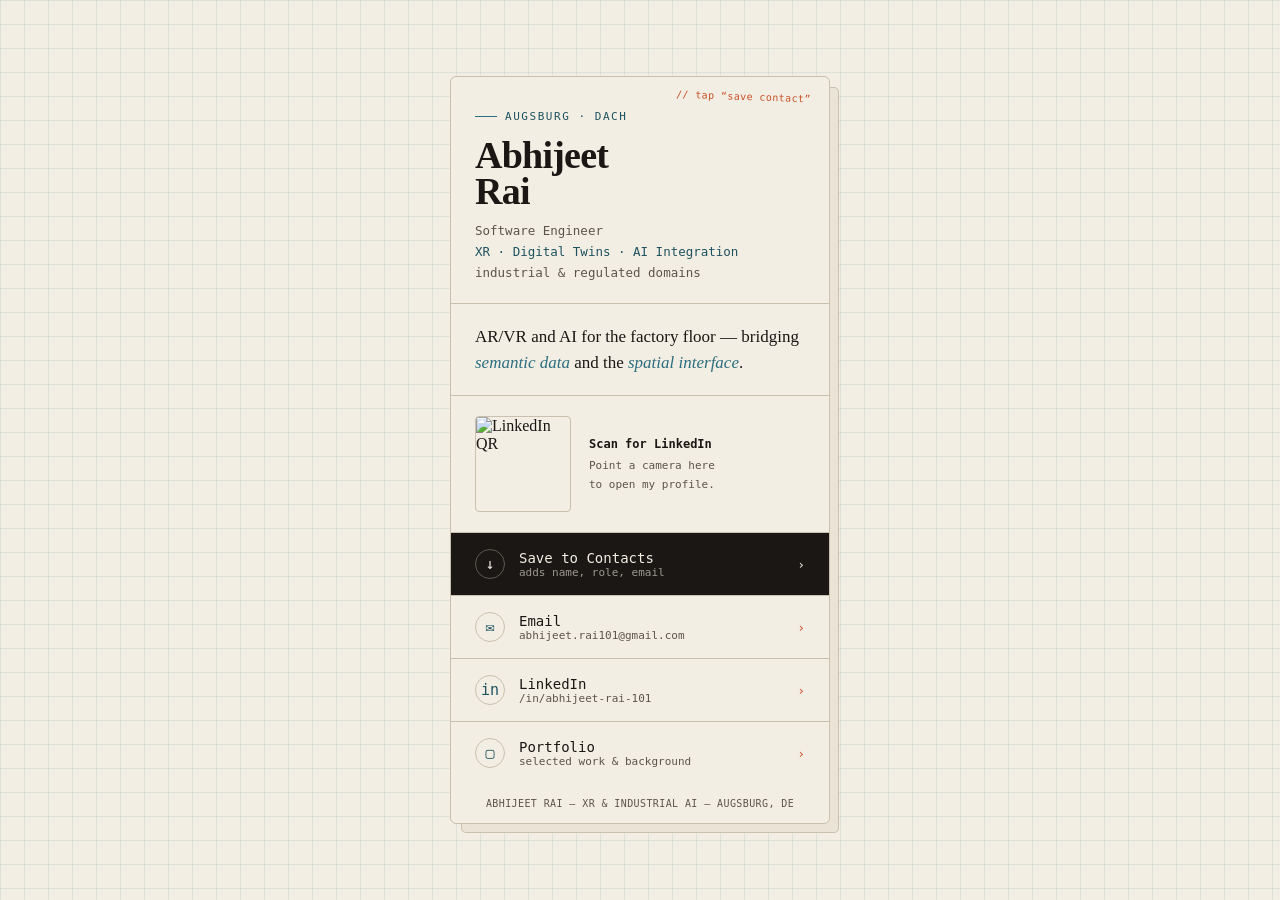
==== card.html @ 86ff95e9 "Add files via upload" ====
<!DOCTYPE html>
<html lang="en">
<head>
<meta charset="UTF-8">
<meta name="viewport" content="width=device-width, initial-scale=1.0, viewport-fit=cover">
<title>Abhijeet Rai — Card</title>
<meta name="apple-mobile-web-app-capable" content="yes">
<meta name="theme-color" content="#F3EEE3">
<link rel="stylesheet" href="assets/fonts.css">
<style>
:root{
  --paper:#F3EEE3;--paper-2:#EBE4D6;--ink:#1A1714;--ink-soft:#5B544B;
  --cyan:#2B6E7F;--cyan-deep:#1E5260;--orange:#C8502A;--rule:#C9C0AE;
  --grid:rgba(43,110,127,0.10);
  --display:'Fraunces',serif;--body:'Newsreader',serif;--mono:'JetBrains Mono',monospace;
}
*,*::before,*::after{box-sizing:border-box;margin:0;padding:0;}
body{
  font-family:var(--body);background-color:var(--paper);color:var(--ink);
  background-image:linear-gradient(var(--grid) 1px,transparent 1px),linear-gradient(90deg,var(--grid) 1px,transparent 1px);
  background-size:24px 24px;
  min-height:100svh;display:flex;align-items:center;justify-content:center;
  padding:max(20px,env(safe-area-inset-top)) 18px max(20px,env(safe-area-inset-bottom));
  -webkit-font-smoothing:antialiased;
}
a{color:inherit;text-decoration:none;}
.card{
  width:100%;max-width:380px;background:var(--paper);
  border:1px solid var(--rule);border-radius:6px;
  box-shadow:10px 10px 0 -2px var(--paper-2),10px 10px 0 -1px var(--rule);
  overflow:hidden;
}
.head{padding:26px 24px 20px;border-bottom:1px solid var(--rule);position:relative;}
.head .annot{position:absolute;top:14px;right:18px;font-family:var(--mono);font-size:10px;color:var(--orange);transform:rotate(2deg);letter-spacing:.04em;}
.loc{font-family:var(--mono);font-size:11px;letter-spacing:.14em;text-transform:uppercase;color:var(--cyan-deep);display:inline-flex;align-items:center;gap:8px;margin-bottom:14px;}
.loc::before{content:"";width:22px;height:1px;background:var(--cyan);}
.name{font-family:var(--display);font-weight:600;font-size:38px;line-height:.96;letter-spacing:-.02em;margin-bottom:10px;}
.role{font-family:var(--mono);font-size:12.5px;line-height:1.7;color:var(--ink-soft);}
.role b{color:var(--cyan-deep);font-weight:500;}
.pitch{padding:20px 24px;font-size:17px;line-height:1.5;border-bottom:1px solid var(--rule);}
.pitch em{font-style:italic;color:var(--cyan);}
.qr-row{display:flex;gap:18px;align-items:center;padding:20px 24px;border-bottom:1px solid var(--rule);}
.qr-row img{width:96px;height:96px;border:1px solid var(--rule);border-radius:4px;flex-shrink:0;}
.qr-cap{font-family:var(--mono);font-size:11px;line-height:1.7;color:var(--ink-soft);}
.qr-cap b{color:var(--ink);display:block;font-size:12px;margin-bottom:3px;}
.actions{display:flex;flex-direction:column;gap:0;}
.act{
  display:flex;align-items:center;gap:14px;padding:16px 24px;
  font-family:var(--mono);font-size:14px;border-bottom:1px solid var(--rule);
  transition:background .15s;
}
.act:last-child{border-bottom:none;}
.act:active{background:var(--paper-2);}
.act .ic{width:30px;height:30px;border:1px solid var(--rule);border-radius:50%;display:flex;align-items:center;justify-content:center;font-size:15px;color:var(--cyan-deep);flex-shrink:0;}
.act .lbl{flex:1;}
.act .lbl span{display:block;font-size:11px;color:var(--ink-soft);}
.act.save{background:var(--ink);color:var(--paper);}
.act.save .ic{border-color:rgba(243,238,227,.3);color:var(--paper);}
.act.save .lbl span{color:rgba(243,238,227,.6);}
.act .arr{color:var(--orange);font-size:13px;}
.foot{padding:14px 24px;font-family:var(--mono);font-size:10px;color:var(--ink-soft);text-align:center;letter-spacing:.04em;}
</style>
</head>
<body>
<div class="card">
  <div class="head">
    <span class="annot">// tap “save contact”</span>
    <div class="loc">Augsburg · DACH</div>
    <div class="name">Abhijeet<br>Rai</div>
    <div class="role">Software Engineer<br><b>XR · Digital Twins · AI Integration</b><br>industrial &amp; regulated domains</div>
  </div>
  <div class="pitch">AR/VR and AI for the factory floor — bridging <em>semantic data</em> and the <em>spatial interface</em>.</div>
  <div class="qr-row">
    <img src="assets/img/qr-linkedin.png" alt="LinkedIn QR">
    <div class="qr-cap"><b>Scan for LinkedIn</b>Point a camera here<br>to open my profile.</div>
  </div>
  <div class="actions">
    <a class="act save" href="Abhijeet_Rai.vcf">
      <span class="ic">↓</span><span class="lbl">Save to Contacts<span>adds name, role, email</span></span><span class="arr" style="color:var(--paper)">›</span>
    </a>
    <a class="act" href="mailto:abhijeet.rai101@gmail.com">
      <span class="ic">✉</span><span class="lbl">Email<span>abhijeet.rai101@gmail.com</span></span><span class="arr">›</span>
    </a>
    <a class="act" href="https://www.linkedin.com/in/abhijeet-rai-101" target="_blank" rel="noopener">
      <span class="ic">in</span><span class="lbl">LinkedIn<span>/in/abhijeet-rai-101</span></span><span class="arr">›</span>
    </a>
    <a class="act" href="index.html">
      <span class="ic">▢</span><span class="lbl">Portfolio<span>selected work &amp; background</span></span><span class="arr">›</span>
    </a>
  </div>
  <div class="foot">ABHIJEET RAI — XR &amp; INDUSTRIAL AI — AUGSBURG, DE</div>
</div>
</body>
</html>
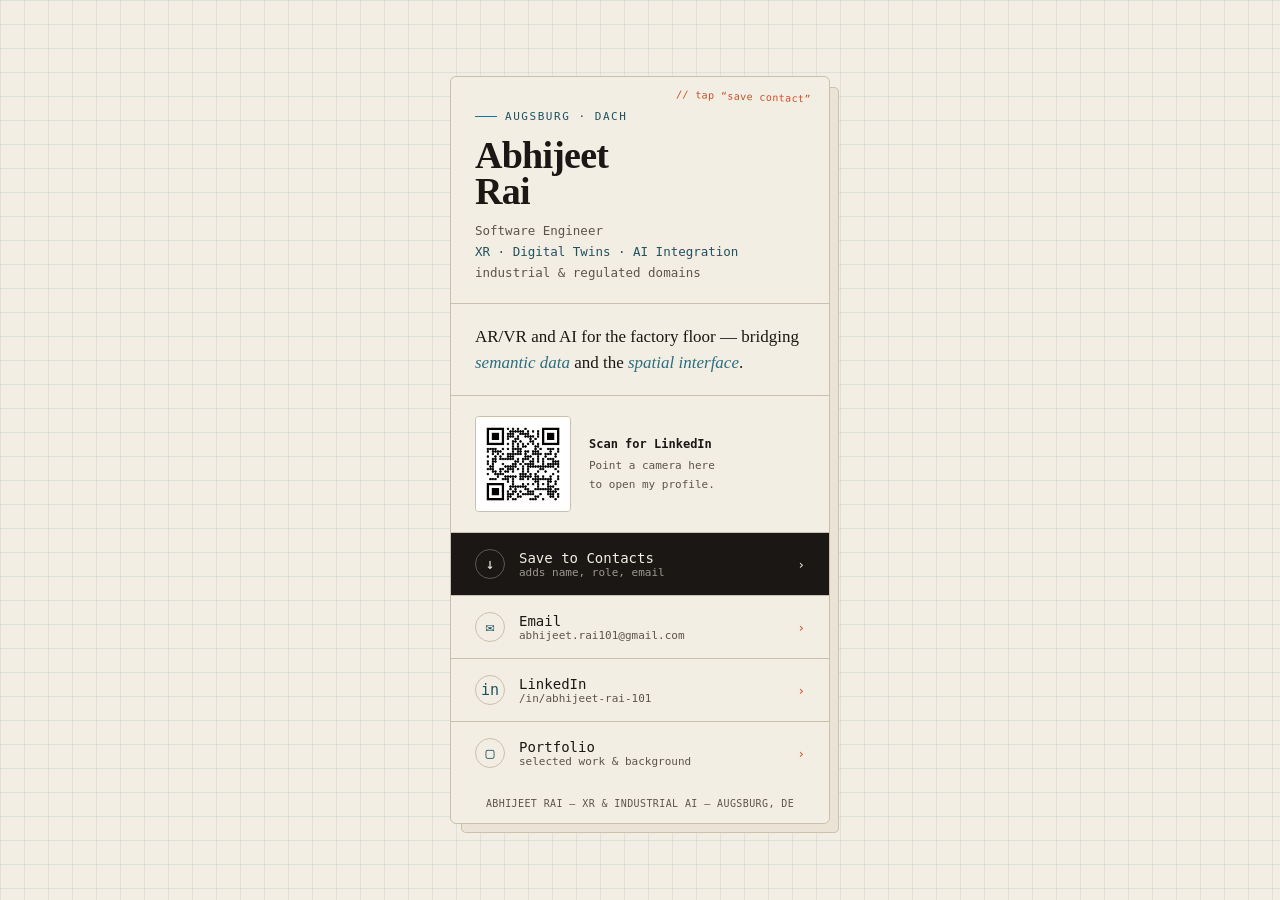
==== commit 9327df72: "Added favicon image" ====
--- a/card.html
+++ b/card.html
@@ -3,6 +3,8 @@
 <head>
 <meta charset="UTF-8">
 <meta name="viewport" content="width=device-width, initial-scale=1.0, viewport-fit=cover">
+<!--=============== FAVICON ===============-->
+<link rel="shortcut icon" href="assets/img/favicon.png" type="image/x-icon">
 <title>Abhijeet Rai — Card</title>
 <meta name="apple-mobile-web-app-capable" content="yes">
 <meta name="theme-color" content="#F3EEE3">
